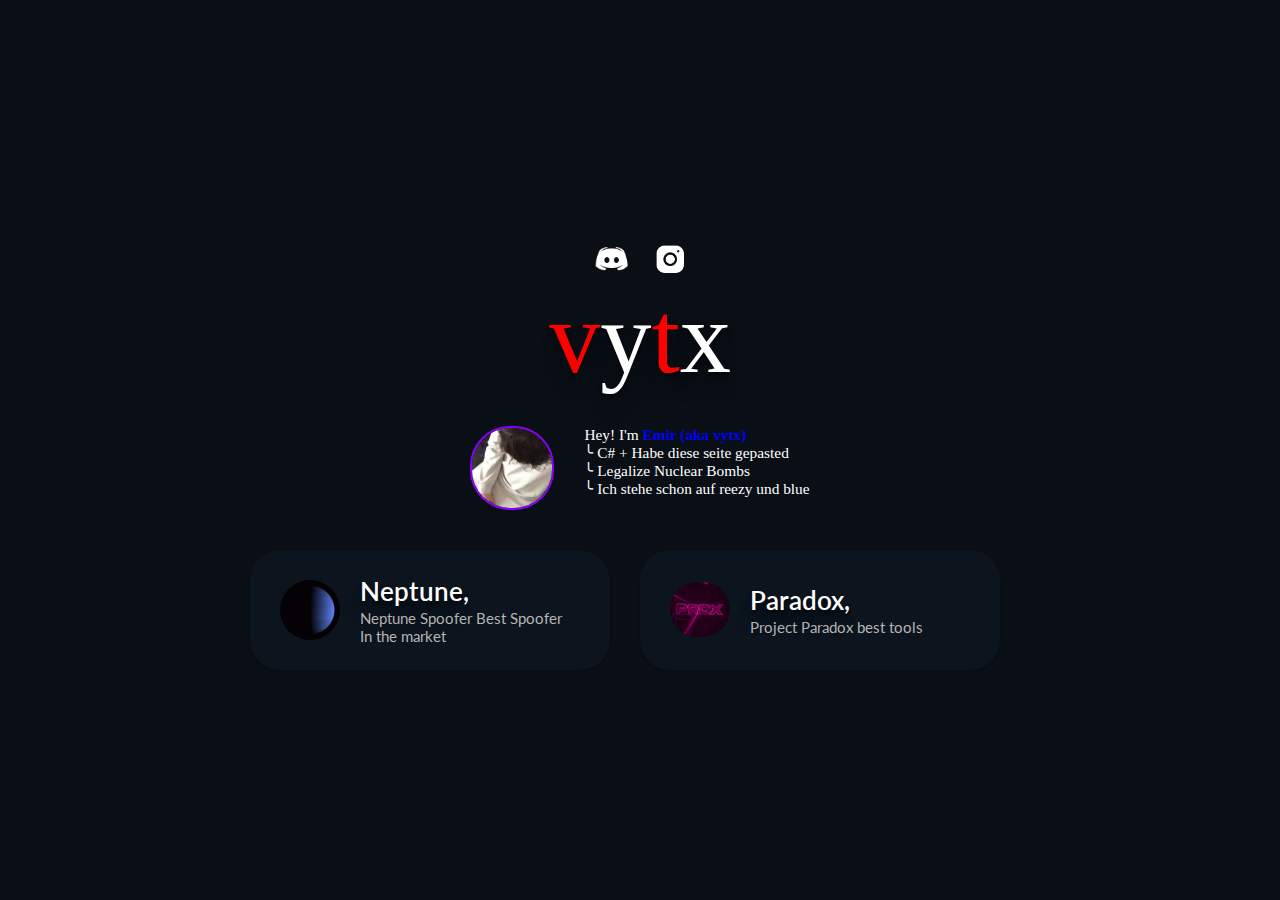
==== contact.html @ 7a55d6d7 "Rename index.html to contact.html" ====
<meta name="viewport" content="width=device-width, initial-scale=1">
<meta http-equiv="X-UA-Compatible" content="ie=edge">
<meta name="description" content="paradox x neptune on top heh">
<meta name="author" content="vytx">
<meta name="theme-color" content="#2F3136">
<title>hab crush auf reezy und blue</title>
<link rel="stylesheet" type="text/css" href="./files/style.css">
<link rel="stylesheet" href="./files/style.css">
<script type="module" src="./files/load.js.Download"></script>
</head>
<body>
<div id="main-loading-overlay" style="opacity: 0; visibility: hidden;">
<div class="spinner-content">
<div class="chaotic-orbit"></div>
</div>
</div>
<div class="Headersocials" id="centerScroll">
<a href="https://discord.gg/FhUrrMjfyE" aria-label="Discord" target="_blank">
<img id="socialNum1" src="./files/discord.png">
</a>
<a href="https://www.instagram.com/closervytx/" aria-label="Instagram" target="_blank">
<img id="socialNum4" src="./files/instagram.png" style="width: 37px !important; margin-top: 2px !important;">
</a>
</div>
<div class="title">
<font color="red">v</font>y<font color="red">t</font>x
</div>
<div class="container">
<div class="pfp">
<img src="./files/pfp.png" alt="PFP">
</div>
<div class="txt">
Hey! I'm <p style="font-weight: 900; color: blue;display:inline;">Emir (aka vytx)</p>
<br> ╰ C# + Habe diese seite gepasted
<br> ╰ Legalize Nuclear Bombs
<br> ╰ Ich stehe schon auf reezy und blue
</div>
</div>
<div class="projectParents">
<a target="_blank" href="https://discord.gg/UPzGj63Cza">
<div class="project">
<div class="picture">
<img src="./files/neptune.gif" alt="Icon" width="60px" height="60px">
</div>
<div class="txtInfo">
<div class="title">
Neptune,
</div>
<div class="txt">
Neptune Spoofer Best Spoofer In the market
</div>
</div>
</div>
</a>
<a target="_blank" href="https://discord.gg/FhUrrMjfyE">
<div class="project">
<div class="picture">
<img src="./files/paradox.gif" alt="Icon" width="60px" height="55px">
</div>
<div class="txtInfo">
<div class="title">
Paradox,
</div>
<div class="txt">
Project Paradox best tools
</div>
</div>
</div>
</a>
</div>
<script defer="" src="./files/vaafb692b2aea4879b33c060e79fe94621666317369993" integrity="sha512-0ahDYl866UMhKuYcW078ScMalXqtFJggm7TmlUtp0UlD4eQk0Ixfnm5ykXKvGJNFjLMoortdseTfsRT8oCfgGA==" data-cf-beacon="{&quot;rayId&quot;:&quot;76c869e4feb6697b&quot;,&quot;version&quot;:&quot;2022.11.0&quot;,&quot;r&quot;:1,&quot;token&quot;:&quot;6423a3ba5ee449ad82c3a9bf52e84822&quot;,&quot;si&quot;:100}" crossorigin="anonymous"></script>

</body></html>
---- files/style.css ----
@import 'https://fonts.googleapis.com/css2?family=Lato:wght@400;700&amp;display=swap';@font-face{font-family:Amuse;src:url(../fonts/Amuse-Bouche.otf) format('opentype');font-display:swap}@font-face{font-family:MavenPro;src:url(../fonts/MavenPro-Regular.woff) format('woff');font-display:swap}body{background-position:center;background-repeat:no-repeat;background-color:#0a0f16;height:96vh;overflow:hidden;display:flex;flex-direction:column;justify-content:center;align-items:center}html,body{overflow-y:hidden;overflow-x:hidden;overflow-y:none;overflow-x:none}button{outline:none;box-shadow:none;border:none}button:focus{outline:0!important}iframe{overflow:hidden}a.disabled{pointer-events:none;cursor:default}a:hover,a:visited,a:link,a:active{text-decoration:none}.title{text-rendering:optimizeLegibility;font-family:Amuse;padding-bottom:30px;position:relative;color:#fff;text-align:center;-webkit-font-smoothing:antialiased;font-size:8vw;text-shadow:0 4px 3px rgba(0,0,0,.4),0 8px 13px rgba(0,0,0,.1),0 18px 23px rgba(0,0,0,.1)}.container{position:relative;display:block;display:flex;flex-direction:row}.container .pfp img{width:80px;height:80px;border:2px solid #80f;border-radius:40px}.container .txt{color:#fff;font-family:mavenpro;font-weight:500;-webkit-font-smoothing:antialiased;font-size:1.2vw;padding-left:30px}.projectParents{display:inline-flex}.project{margin-top:40px;position:relative;display:flex;flex-direction:row;align-items:center;margin-right:30px!important;border-radius:30px;width:360px;height:120px;background-color:#0c141d;transition:transform .2s ease-in-out;margin-bottom:-28px;box-shadow:transparent 0 0 0 0,transparent 0 0 0 0,rgba(0,0,0,.1) 0 1px 3px 0,rgba(0,0,0,.1) 0 1px 2px -1px}.project:hover{cursor:pointer;transform:scale(1.07)}.project .picture img{border-radius:40px;margin-left:30px}.project .txtInfo{display:flex;flex-direction:row;flex-wrap:wrap;align-items:center;width:62%}.project .title{color:#fff;font-family:lato,sans-serif;font-weight:600;-webkit-font-smoothing:antialiased;font-size:26px;padding-left:20px;margin-bottom:-28px}.project .txt{color:#b6b6b6;font-family:lato,sans-serif;-webkit-font-smoothing:antialiased;font-size:15px;padding-left:20px}.Headersocials{position:relative;display:flex;grid-column-gap:20px;-webkit-column-gap:20px;column-gap:20px}.Headersocials img{width:40px;transition:transform .15s ease-in-out}.Headersocials img:hover{-webkit-transform:scale(1.2);transform:scale(1.2)}#main-loading-overlay{cursor:default!important;overflow:hidden;z-index:100000000;transition:visibility 0s .5s,opacity .5s linear;visibility:visible;opacity:1;display:flex;width:100vw;height:100vh;position:fixed;top:0;left:0;align-items:center;justify-content:center;background:#0a0f16}.loading-spinner{animation:spinner 1.5s infinite linear}.spinner-content{text-align:center;color:#dadada}.spinner-content img{width:150px}.footer{position:fixed;left:0;bottom:0;display:flex;align-content:center;justify-content:center;height:60px;width:100%;background-color:#0c141d;color:#fff;text-align:center;transition:height .7s;animation:fadeInUp;animation-duration:.2s}.footer:hover{position:fixed;left:0;bottom:0;width:100%;color:#fff;text-align:center;animation:fadeInUp;animation-duration:.2s}.footerContent{font-size:25px;font-family:MavenPro;color:#fff;margin:12px}.spotify{margin-top:-20px;display:flex;align-content:center;justify-content:center}.spotify .txt{color:#fff;font-family:mavenpro;font-size:22px}.spotify img{width:30px;height:30px;margin-top:20px;margin-right:14px}.icon{display:flex;justify-content:space-between;width:13px;height:13px;margin-top:30px;margin-left:20px}span{width:3px;height:100%;background-color:#0f4;border-radius:3px;transform-origin:bottom;animation:bounce 2.2s ease infinite alternate;content:''}span:nth-of-type(2){animation-delay:-2.2s}span:nth-of-type(3){animation-delay:-2.2s}.chaotic-orbit{--uib-size: 34px;--uib-speed: 1.5s;--uib-color: rgb(255, 255, 255);position:relative;display:flex;align-items:center;justify-content:center;height:var(--uib-size);width:var(--uib-size);animation:rotate calc(var(--uib-speed) * 1.667) infinite linear}.chaotic-orbit::before,.chaotic-orbit::after{content:'';position:absolute;height:60%;width:60%;border-radius:50%;background-color:var(--uib-color);will-change:transform;flex-shrink:0}.chaotic-orbit::before{animation:orbit var(--uib-speed) linear infinite}.chaotic-orbit::after{animation:orbit var(--uib-speed) linear calc(var(--uib-speed)/-2) infinite}@keyframes rotate{0%{transform:rotate(0deg)}100%{transform:rotate(360deg)}}@keyframes orbit{0%{transform:translate(calc(var(--uib-size) * 0.5)) scale(0.73684);opacity:.65}5%{transform:translate(calc(var(--uib-size) * 0.4)) scale(0.684208);opacity:.58}10%{transform:translate(calc(var(--uib-size) * 0.3)) scale(0.631576);opacity:.51}15%{transform:translate(calc(var(--uib-size) * 0.2)) scale(0.578944);opacity:.44}20%{transform:translate(calc(var(--uib-size) * 0.1)) scale(0.526312);opacity:.37}25%{transform:translate(0%) scale(.47368);opacity:.3}30%{transform:translate(calc(var(--uib-size) * -0.1)) scale(0.526312);opacity:.37}35%{transform:translate(calc(var(--uib-size) * -0.2)) scale(0.578944);opacity:.44}40%{transform:translate(calc(var(--uib-size) * -0.3)) scale(0.631576);opacity:.51}45%{transform:translate(calc(var(--uib-size) * -0.4)) scale(0.684208);opacity:.58}50%{transform:translate(calc(var(--uib-size) * -0.5)) scale(0.73684);opacity:.65}55%{transform:translate(calc(var(--uib-size) * -0.4)) scale(0.789472);opacity:.72}60%{transform:translate(calc(var(--uib-size) * -0.3)) scale(0.842104);opacity:.79}65%{transform:translate(calc(var(--uib-size) * -0.2)) scale(0.894736);opacity:.86}70%{transform:translate(calc(var(--uib-size) * -0.1)) scale(0.947368);opacity:.93}75%{transform:translate(0%) scale(1);opacity:1}80%{transform:translate(calc(var(--uib-size) * 0.1)) scale(0.947368);opacity:.93}85%{transform:translate(calc(var(--uib-size) * 0.2)) scale(0.894736);opacity:.86}90%{transform:translate(calc(var(--uib-size) * 0.3)) scale(0.842104);opacity:.79}95%{transform:translate(calc(var(--uib-size) * 0.4)) scale(0.789472);opacity:.72}100%{transform:translate(calc(var(--uib-size) * 0.5)) scale(0.73684);opacity:.65}}@keyframes grow{0%,100%{transform:scale(1.5)}20%,70%{transform:none}}@keyframes tail{0%{width:0}30%{width:100px}100%{width:0}}@keyframes shining{0%{width:0}50%{width:30px}100%{width:0}}@keyframes shooting{0%{transform:translateX(0)}100%{transform:translateX(300px)}}@keyframes sky{0%{transform:rotate(45deg)}100%{transform:rotate(405deg)}}@keyframes bounce{10%{transform:scaleY(.3)}30%{transform:scaleY(1)}60%{transform:scaleY(.5)}80%{transform:scaleY(.75)}100%{transform:scaleY(.6)}}@media screen and (max-width:1000px){.site-header{visibility:hidden}.image{visibility:visible}.logo-near-text{visibility:hidden}.container .pfp img{margin-top:4px;width:60px;height:60px}.container .txt{-webkit-font-smoothing:antialiased;font-size:14px;padding-left:18px}}@media screen and (max-width:800px){.title{font-size:50px}.spotify .txt{margin-top:24px;font-size:18px}.spotify img{width:28px;height:28px;margin-right:10px}.icon{margin-left:10px}.projectParents{display:inline-block}.project{width:330px;height:105px;margin-right:0!important}.project .title{font-size:20px}.project .txt{color:#b6b6b6;font-family:open sans,sans-serif;-webkit-font-smoothing:antialiased;font-size:13px;padding-left:20px}}
---- files/style.css ----
@import 'https://fonts.googleapis.com/css2?family=Lato:wght@400;700&amp;display=swap';@font-face{font-family:Amuse;src:url(../fonts/Amuse-Bouche.otf) format('opentype');font-display:swap}@font-face{font-family:MavenPro;src:url(../fonts/MavenPro-Regular.woff) format('woff');font-display:swap}body{background-position:center;background-repeat:no-repeat;background-color:#0a0f16;height:96vh;overflow:hidden;display:flex;flex-direction:column;justify-content:center;align-items:center}html,body{overflow-y:hidden;overflow-x:hidden;overflow-y:none;overflow-x:none}button{outline:none;box-shadow:none;border:none}button:focus{outline:0!important}iframe{overflow:hidden}a.disabled{pointer-events:none;cursor:default}a:hover,a:visited,a:link,a:active{text-decoration:none}.title{text-rendering:optimizeLegibility;font-family:Amuse;padding-bottom:30px;position:relative;color:#fff;text-align:center;-webkit-font-smoothing:antialiased;font-size:8vw;text-shadow:0 4px 3px rgba(0,0,0,.4),0 8px 13px rgba(0,0,0,.1),0 18px 23px rgba(0,0,0,.1)}.container{position:relative;display:block;display:flex;flex-direction:row}.container .pfp img{width:80px;height:80px;border:2px solid #80f;border-radius:40px}.container .txt{color:#fff;font-family:mavenpro;font-weight:500;-webkit-font-smoothing:antialiased;font-size:1.2vw;padding-left:30px}.projectParents{display:inline-flex}.project{margin-top:40px;position:relative;display:flex;flex-direction:row;align-items:center;margin-right:30px!important;border-radius:30px;width:360px;height:120px;background-color:#0c141d;transition:transform .2s ease-in-out;margin-bottom:-28px;box-shadow:transparent 0 0 0 0,transparent 0 0 0 0,rgba(0,0,0,.1) 0 1px 3px 0,rgba(0,0,0,.1) 0 1px 2px -1px}.project:hover{cursor:pointer;transform:scale(1.07)}.project .picture img{border-radius:40px;margin-left:30px}.project .txtInfo{display:flex;flex-direction:row;flex-wrap:wrap;align-items:center;width:62%}.project .title{color:#fff;font-family:lato,sans-serif;font-weight:600;-webkit-font-smoothing:antialiased;font-size:26px;padding-left:20px;margin-bottom:-28px}.project .txt{color:#b6b6b6;font-family:lato,sans-serif;-webkit-font-smoothing:antialiased;font-size:15px;padding-left:20px}.Headersocials{position:relative;display:flex;grid-column-gap:20px;-webkit-column-gap:20px;column-gap:20px}.Headersocials img{width:40px;transition:transform .15s ease-in-out}.Headersocials img:hover{-webkit-transform:scale(1.2);transform:scale(1.2)}#main-loading-overlay{cursor:default!important;overflow:hidden;z-index:100000000;transition:visibility 0s .5s,opacity .5s linear;visibility:visible;opacity:1;display:flex;width:100vw;height:100vh;position:fixed;top:0;left:0;align-items:center;justify-content:center;background:#0a0f16}.loading-spinner{animation:spinner 1.5s infinite linear}.spinner-content{text-align:center;color:#dadada}.spinner-content img{width:150px}.footer{position:fixed;left:0;bottom:0;display:flex;align-content:center;justify-content:center;height:60px;width:100%;background-color:#0c141d;color:#fff;text-align:center;transition:height .7s;animation:fadeInUp;animation-duration:.2s}.footer:hover{position:fixed;left:0;bottom:0;width:100%;color:#fff;text-align:center;animation:fadeInUp;animation-duration:.2s}.footerContent{font-size:25px;font-family:MavenPro;color:#fff;margin:12px}.spotify{margin-top:-20px;display:flex;align-content:center;justify-content:center}.spotify .txt{color:#fff;font-family:mavenpro;font-size:22px}.spotify img{width:30px;height:30px;margin-top:20px;margin-right:14px}.icon{display:flex;justify-content:space-between;width:13px;height:13px;margin-top:30px;margin-left:20px}span{width:3px;height:100%;background-color:#0f4;border-radius:3px;transform-origin:bottom;animation:bounce 2.2s ease infinite alternate;content:''}span:nth-of-type(2){animation-delay:-2.2s}span:nth-of-type(3){animation-delay:-2.2s}.chaotic-orbit{--uib-size: 34px;--uib-speed: 1.5s;--uib-color: rgb(255, 255, 255);position:relative;display:flex;align-items:center;justify-content:center;height:var(--uib-size);width:var(--uib-size);animation:rotate calc(var(--uib-speed) * 1.667) infinite linear}.chaotic-orbit::before,.chaotic-orbit::after{content:'';position:absolute;height:60%;width:60%;border-radius:50%;background-color:var(--uib-color);will-change:transform;flex-shrink:0}.chaotic-orbit::before{animation:orbit var(--uib-speed) linear infinite}.chaotic-orbit::after{animation:orbit var(--uib-speed) linear calc(var(--uib-speed)/-2) infinite}@keyframes rotate{0%{transform:rotate(0deg)}100%{transform:rotate(360deg)}}@keyframes orbit{0%{transform:translate(calc(var(--uib-size) * 0.5)) scale(0.73684);opacity:.65}5%{transform:translate(calc(var(--uib-size) * 0.4)) scale(0.684208);opacity:.58}10%{transform:translate(calc(var(--uib-size) * 0.3)) scale(0.631576);opacity:.51}15%{transform:translate(calc(var(--uib-size) * 0.2)) scale(0.578944);opacity:.44}20%{transform:translate(calc(var(--uib-size) * 0.1)) scale(0.526312);opacity:.37}25%{transform:translate(0%) scale(.47368);opacity:.3}30%{transform:translate(calc(var(--uib-size) * -0.1)) scale(0.526312);opacity:.37}35%{transform:translate(calc(var(--uib-size) * -0.2)) scale(0.578944);opacity:.44}40%{transform:translate(calc(var(--uib-size) * -0.3)) scale(0.631576);opacity:.51}45%{transform:translate(calc(var(--uib-size) * -0.4)) scale(0.684208);opacity:.58}50%{transform:translate(calc(var(--uib-size) * -0.5)) scale(0.73684);opacity:.65}55%{transform:translate(calc(var(--uib-size) * -0.4)) scale(0.789472);opacity:.72}60%{transform:translate(calc(var(--uib-size) * -0.3)) scale(0.842104);opacity:.79}65%{transform:translate(calc(var(--uib-size) * -0.2)) scale(0.894736);opacity:.86}70%{transform:translate(calc(var(--uib-size) * -0.1)) scale(0.947368);opacity:.93}75%{transform:translate(0%) scale(1);opacity:1}80%{transform:translate(calc(var(--uib-size) * 0.1)) scale(0.947368);opacity:.93}85%{transform:translate(calc(var(--uib-size) * 0.2)) scale(0.894736);opacity:.86}90%{transform:translate(calc(var(--uib-size) * 0.3)) scale(0.842104);opacity:.79}95%{transform:translate(calc(var(--uib-size) * 0.4)) scale(0.789472);opacity:.72}100%{transform:translate(calc(var(--uib-size) * 0.5)) scale(0.73684);opacity:.65}}@keyframes grow{0%,100%{transform:scale(1.5)}20%,70%{transform:none}}@keyframes tail{0%{width:0}30%{width:100px}100%{width:0}}@keyframes shining{0%{width:0}50%{width:30px}100%{width:0}}@keyframes shooting{0%{transform:translateX(0)}100%{transform:translateX(300px)}}@keyframes sky{0%{transform:rotate(45deg)}100%{transform:rotate(405deg)}}@keyframes bounce{10%{transform:scaleY(.3)}30%{transform:scaleY(1)}60%{transform:scaleY(.5)}80%{transform:scaleY(.75)}100%{transform:scaleY(.6)}}@media screen and (max-width:1000px){.site-header{visibility:hidden}.image{visibility:visible}.logo-near-text{visibility:hidden}.container .pfp img{margin-top:4px;width:60px;height:60px}.container .txt{-webkit-font-smoothing:antialiased;font-size:14px;padding-left:18px}}@media screen and (max-width:800px){.title{font-size:50px}.spotify .txt{margin-top:24px;font-size:18px}.spotify img{width:28px;height:28px;margin-right:10px}.icon{margin-left:10px}.projectParents{display:inline-block}.project{width:330px;height:105px;margin-right:0!important}.project .title{font-size:20px}.project .txt{color:#b6b6b6;font-family:open sans,sans-serif;-webkit-font-smoothing:antialiased;font-size:13px;padding-left:20px}}
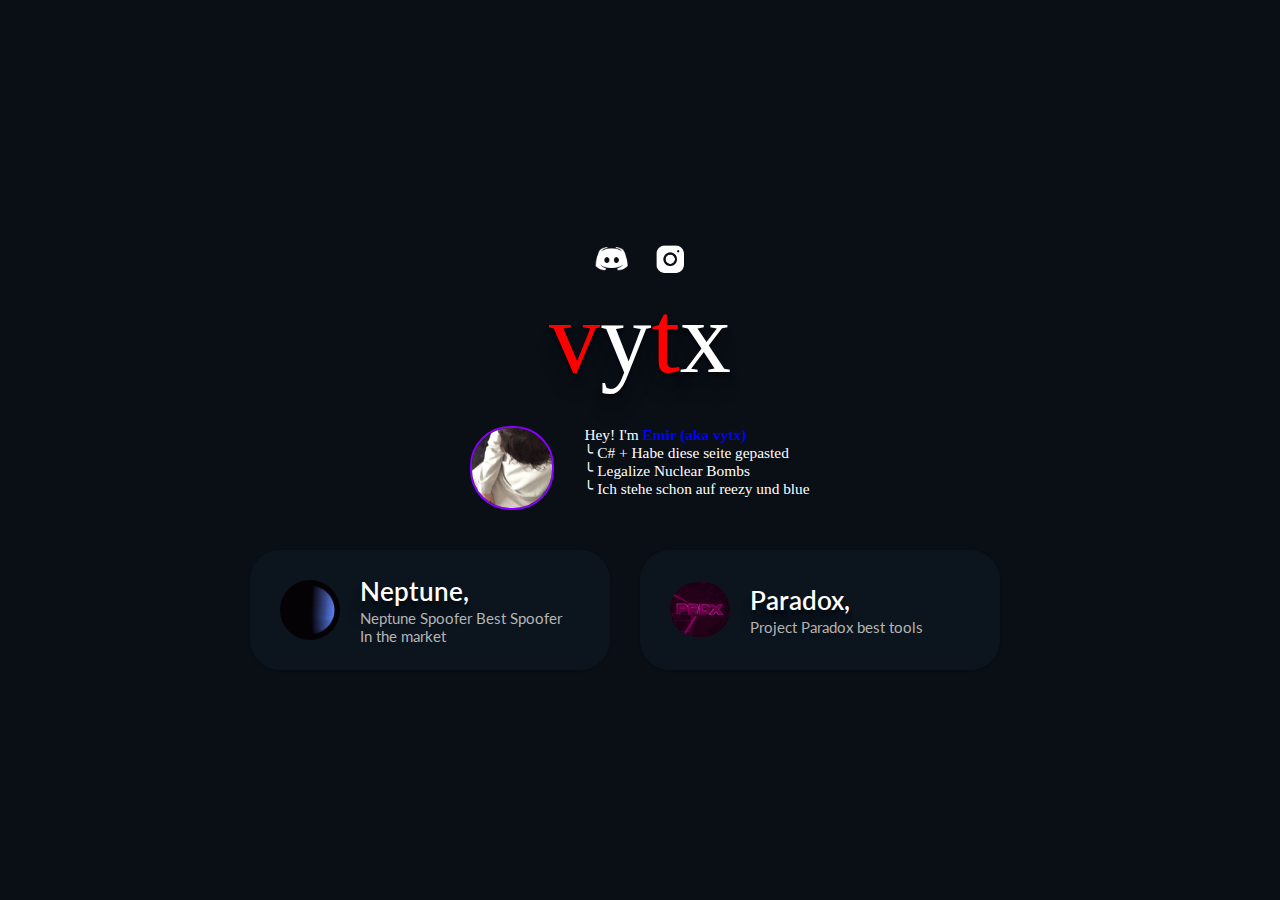
==== commit ec33ff5c: "Update contact.html" ====
--- a/contact.html
+++ b/contact.html
@@ -3,7 +3,7 @@
 <meta name="description" content="paradox x neptune on top heh">
 <meta name="author" content="vytx">
 <meta name="theme-color" content="#2F3136">
-<title>hab crush auf reezy und blue</title>
+<title>p4radox | c0nt4ct</title>
 <link rel="stylesheet" type="text/css" href="./files/style.css">
 <link rel="stylesheet" href="./files/style.css">
 <script type="module" src="./files/load.js.Download"></script>
@@ -52,7 +52,7 @@
 </div>
 </div>
 </a>
-<a target="_blank" href="https://discord.gg/FhUrrMjfyE">
+<a target="_blank" href="https://p4radox.cf/discord">
 <div class="project">
 <div class="picture">
 <img src="./files/paradox.gif" alt="Icon" width="60px" height="55px">
